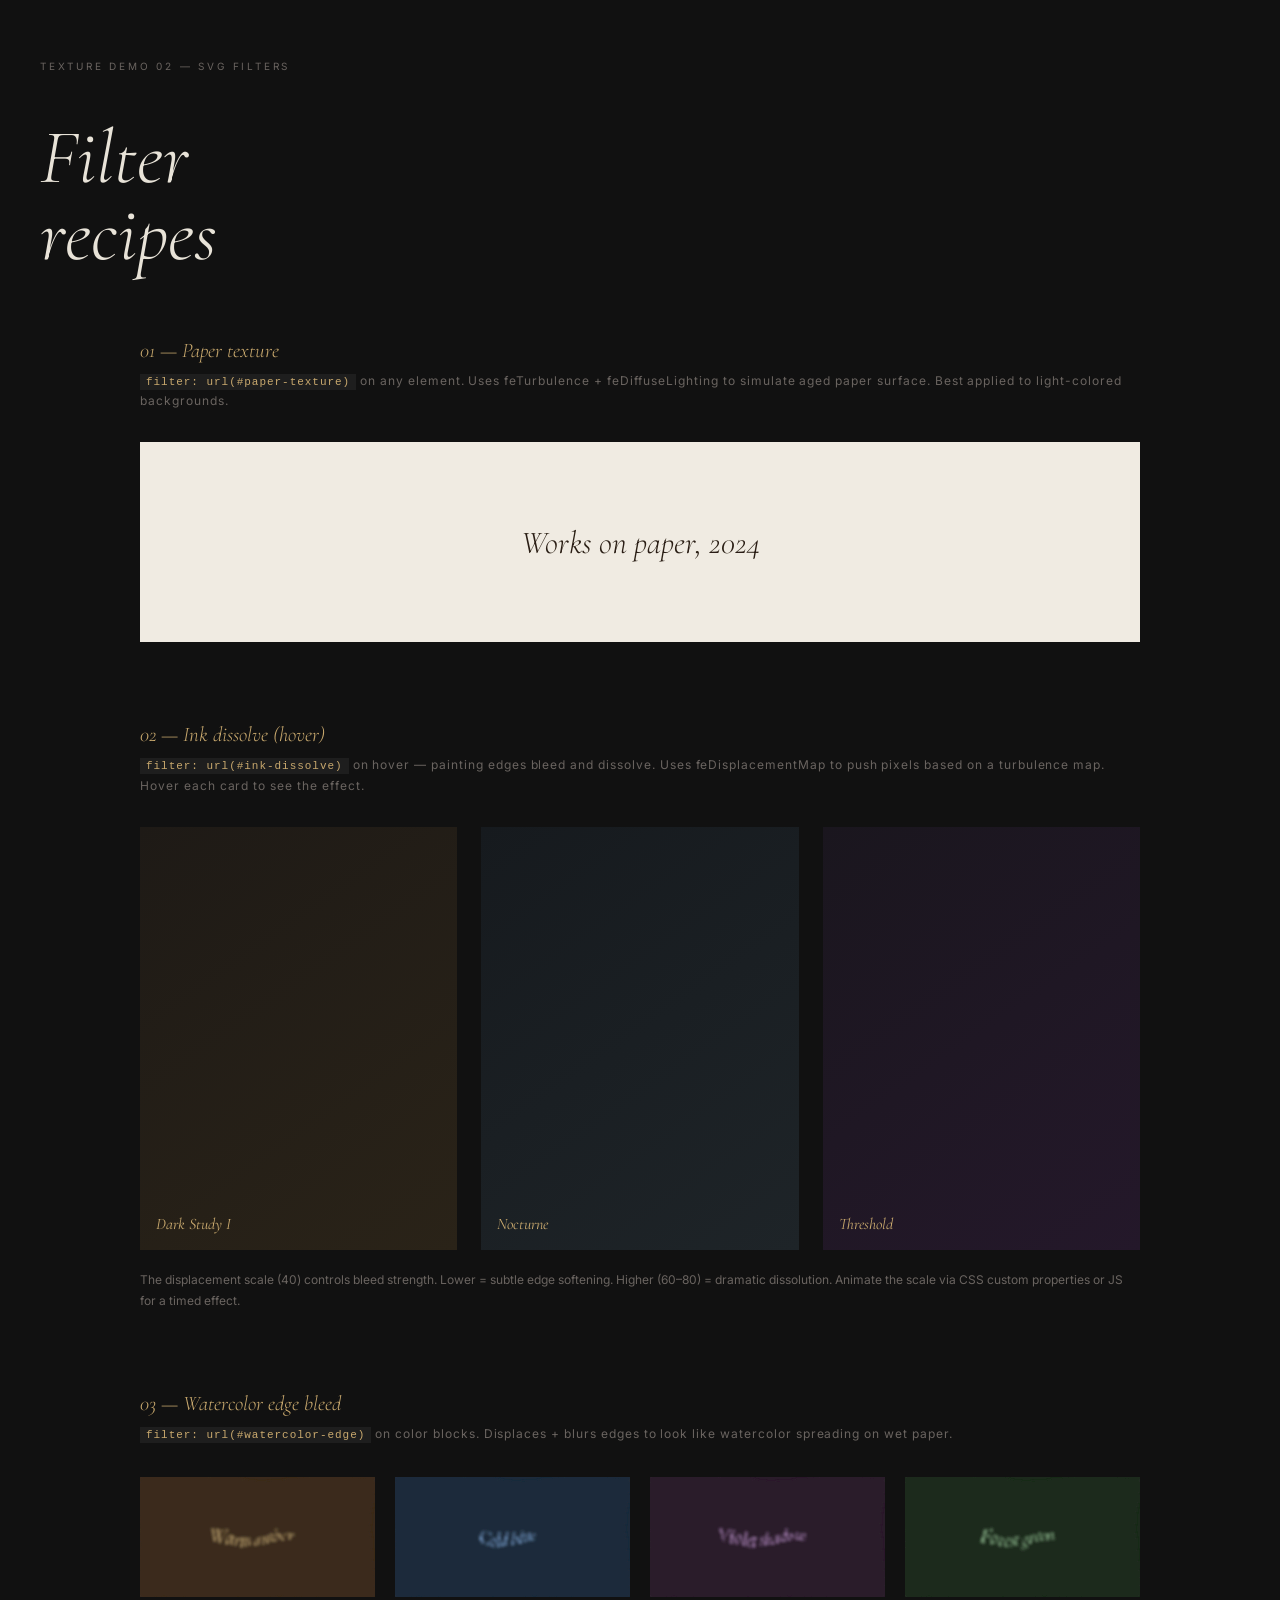
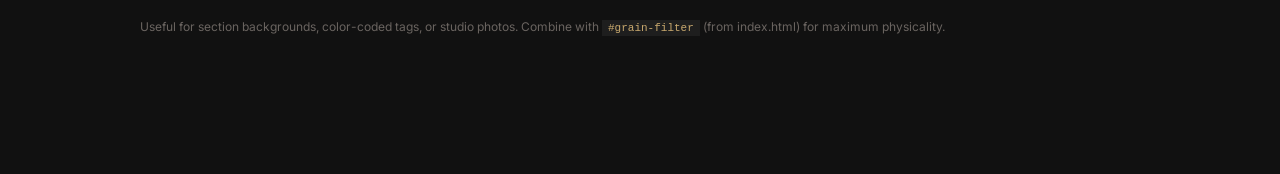
==== demos/texture-02-svg-filters.html @ aaff7acd "Add demos/: texture + typography technique sandbox 5 isolated demos, each a single HTML file:  Textu" ====
<!DOCTYPE html>
<html lang="en">
<head>
  <meta charset="UTF-8">
  <meta name="viewport" content="width=device-width, initial-scale=1.0">
  <title>Demo: SVG Filter Textures</title>
  <link rel="stylesheet" href="https://fonts.googleapis.com/css2?family=Cormorant:ital,wght@0,300;0,400;1,300;1,400&family=Inter:wght@300;400&display=swap">

  <!--
  ═══════════════════════════════════════════════════════════════
  DEMO: SVG Filter Effects — paper, ink displacement, watercolor
  ═══════════════════════════════════════════════════════════════
  No library. Pure SVG <filter> elements.
  Reference: https://tympanus.net/codrops/2019/02/19/svg-filter-effects-creating-texture-with-feturbulence/

  Three filter recipes, each applied with one CSS rule:
    filter: url(#paper-texture)
    filter: url(#ink-displacement)
    filter: url(#watercolor-edge)

  What they do:
    paper-texture  — feTurbulence + feDiffuseLighting → aged paper surface
    ink-dissolve   — feDisplacementMap on images → painting edges bleed on hover
    watercolor     — chained turbulence + feComposite → soft organic edges on color

  Use on your art site:
    - Apply paper-texture to the page background for physicality
    - Apply ink-dissolve to painting thumbnails on hover
    - Apply watercolor to colored section backgrounds
    - Combine with grain overlay for maximum atmosphere
  ═══════════════════════════════════════════════════════════════
  -->

  <style>
    * { box-sizing: border-box; margin: 0; padding: 0; }

    body {
      background: #111;
      color: #e8e3d8;
      font-family: 'Inter', sans-serif;
      padding: 60px 40px;
    }

    .demo-label {
      font-size: 10px;
      letter-spacing: 0.28em;
      text-transform: uppercase;
      color: #6a6460;
      margin-bottom: 48px;
    }

    h1 {
      font-family: 'Cormorant', serif;
      font-size: clamp(2.5rem, 6vw, 5rem);
      font-weight: 300;
      font-style: italic;
      margin-bottom: 64px;
      line-height: 1;
    }

    .section {
      max-width: 1000px;
      margin: 0 auto 80px;
    }

    .section-title {
      font-family: 'Cormorant', serif;
      font-size: 1.3rem;
      font-style: italic;
      font-weight: 300;
      color: #c9a96e;
      margin-bottom: 8px;
    }

    .section-desc {
      font-size: 12px;
      color: #6a6460;
      letter-spacing: 0.08em;
      margin-bottom: 32px;
      line-height: 1.6;
    }

    code {
      background: #1e1e1e;
      padding: 2px 6px;
      font-size: 11px;
      color: #c9a96e;
    }

    /* ── Recipe 1: Paper texture ──────────────────────────── */
    /* Apply to any element to get aged paper surface */
    .paper-demo {
      width: 100%;
      height: 200px;
      background: #f0ebe2; /* the texture looks best on a light base */
      filter: url(#paper-texture);
      display: flex;
      align-items: center;
      justify-content: center;
    }

    .paper-demo p {
      font-family: 'Cormorant', serif;
      font-size: 2rem;
      font-style: italic;
      font-weight: 300;
      color: #2a1f14;
    }

    /* ── Recipe 2: Ink dissolve on images ─────────────────── */
    .ink-grid {
      display: grid;
      grid-template-columns: repeat(3, 1fr);
      gap: 24px;
    }

    .ink-card {
      position: relative;
      aspect-ratio: 3/4;
      overflow: hidden;
      cursor: pointer;
    }

    .ink-card__inner {
      width: 100%;
      height: 100%;
      transition: filter 0.6s ease;
    }

    /* Base painting placeholder */
    .ink-card:nth-child(1) .ink-card__inner { background: linear-gradient(145deg, #1e1a16, #2a2318); }
    .ink-card:nth-child(2) .ink-card__inner { background: linear-gradient(145deg, #161a1e, #1e2428); }
    .ink-card:nth-child(3) .ink-card__inner { background: linear-gradient(145deg, #1a161e, #24182a); }

    /* On hover: apply the displacement filter — edges bleed and dissolve */
    .ink-card:hover .ink-card__inner {
      filter: url(#ink-dissolve);
    }

    .ink-card__label {
      position: absolute;
      bottom: 16px;
      left: 16px;
      font-family: 'Cormorant', serif;
      font-size: 1rem;
      font-style: italic;
      color: #c9a96e;
      pointer-events: none;
    }

    /* ── Recipe 3: Watercolor edges ───────────────────────── */
    .wc-blocks {
      display: flex;
      gap: 20px;
      flex-wrap: wrap;
    }

    .wc-block {
      flex: 1;
      min-width: 160px;
      height: 120px;
      display: flex;
      align-items: center;
      justify-content: center;
      font-family: 'Cormorant', serif;
      font-style: italic;
      font-weight: 300;
      font-size: 1.1rem;
    }

    /* Watercolor filter makes the edges organic and bleeding */
    .wc-block:nth-child(1) { background: #3a2a1a; filter: url(#watercolor-edge); color: #e8c88a; }
    .wc-block:nth-child(2) { background: #1a2a3a; filter: url(#watercolor-edge); color: #8ab4e8; }
    .wc-block:nth-child(3) { background: #2a1a2a; filter: url(#watercolor-edge); color: #d8a8e8; }
    .wc-block:nth-child(4) { background: #1a2a1a; filter: url(#watercolor-edge); color: #a8d8a8; }

    /* ── Page background with paper texture ────────────────── */
    /* Uncomment to apply paper texture to the full page background:
       body { filter: url(#paper-texture); }
       Note: this affects all child elements too — apply to a background div instead */

    .note {
      font-size: 12px;
      color: #6a6460;
      line-height: 1.7;
      margin-top: 20px;
    }
  </style>
</head>
<body>

  <!--
  ══════════════════════════════════════════════════
  SVG FILTER DEFINITIONS — place once per page,
  hidden, referenced by filter: url(#id) in CSS
  ══════════════════════════════════════════════════
  -->
  <svg width="0" height="0" style="position:absolute;" aria-hidden="true">
    <defs>

      <!--
      RECIPE 1: Paper texture
      feTurbulence generates fractal noise
      feDiffuseLighting interprets that noise as a surface with light hitting it
      Result: aged, slightly roughened paper surface
      Adjust: baseFrequency for grain size, lighting-color for paper warmth
      -->
      <filter id="paper-texture" x="0%" y="0%" width="100%" height="100%"
              color-interpolation-filters="linearRGB">
        <feTurbulence type="fractalNoise" baseFrequency="0.65" numOctaves="4"
                      stitchTiles="stitch" result="noise"/>
        <feDiffuseLighting in="noise" lighting-color="#f8f2e4" surfaceScale="2" result="light">
          <feDistantLight azimuth="45" elevation="60"/>
        </feDiffuseLighting>
        <feComposite in="SourceGraphic" in2="light" operator="multiply"/>
      </filter>

      <!--
      RECIPE 2: Ink dissolve / edge bleed
      feDisplacementMap uses a turbulence map to push pixels off-center
      Applied to images, it makes the edges dissolve like ink in water
      Adjust: scale for displacement strength (20–60 is useful range)
              baseFrequency for how fine or coarse the bleed is
      -->
      <filter id="ink-dissolve" x="-15%" y="-15%" width="130%" height="130%"
              color-interpolation-filters="linearRGB">
        <feTurbulence type="turbulence" baseFrequency="0.02" numOctaves="4"
                      seed="2" result="turbulence"/>
        <feDisplacementMap in="SourceGraphic" in2="turbulence"
                           scale="40" xChannelSelector="R" yChannelSelector="G"/>
      </filter>

      <!--
      RECIPE 3: Watercolor edge bleed
      Aggressive turbulence displacement creates soft, organic edges on color blocks
      The blur+composite stack clips the result back to alpha shape
      Adjust: stdDeviation for edge softness, scale for how much edges bleed
      -->
      <filter id="watercolor-edge" x="-20%" y="-20%" width="140%" height="140%"
              color-interpolation-filters="linearRGB">
        <feTurbulence type="fractalNoise" baseFrequency="0.012 0.008"
                      numOctaves="6" seed="5" result="noise"/>
        <feDisplacementMap in="SourceGraphic" in2="noise"
                           scale="22" xChannelSelector="R" yChannelSelector="B"
                           result="displaced"/>
        <feGaussianBlur in="displaced" stdDeviation="1.5" result="blurred"/>
        <feComposite in="blurred" in2="SourceGraphic" operator="atop"/>
      </filter>

      <!--
      BONUS: Worn photograph
      Combines grain + slight blur + color fade for an aged photo feel
      Good for testimonial photos or artist portrait images
      -->
      <filter id="worn-photo" x="0%" y="0%" width="100%" height="100%">
        <feTurbulence type="fractalNoise" baseFrequency="0.65" numOctaves="3"
                      stitchTiles="stitch" result="noise"/>
        <feColorMatrix type="saturate" values="0.3" in="noise" result="desatNoise"/>
        <feBlend in="SourceGraphic" in2="desatNoise" mode="multiply" result="grained"/>
        <feGaussianBlur in="grained" stdDeviation="0.4"/>
      </filter>

    </defs>
  </svg>

  <p class="demo-label">Texture Demo 02 — SVG Filters</p>
  <h1>Filter<br>recipes</h1>

  <!-- Recipe 1: Paper texture -->
  <div class="section">
    <p class="section-title">01 — Paper texture</p>
    <p class="section-desc">
      <code>filter: url(#paper-texture)</code> on any element.
      Uses feTurbulence + feDiffuseLighting to simulate aged paper surface.
      Best applied to light-colored backgrounds.
    </p>
    <div class="paper-demo">
      <p>Works on paper, 2024</p>
    </div>
  </div>

  <!-- Recipe 2: Ink dissolve -->
  <div class="section">
    <p class="section-title">02 — Ink dissolve (hover)</p>
    <p class="section-desc">
      <code>filter: url(#ink-dissolve)</code> on hover — painting edges bleed and dissolve.
      Uses feDisplacementMap to push pixels based on a turbulence map.
      Hover each card to see the effect.
    </p>
    <div class="ink-grid">
      <div class="ink-card">
        <div class="ink-card__inner"></div>
        <span class="ink-card__label">Dark Study I</span>
      </div>
      <div class="ink-card">
        <div class="ink-card__inner"></div>
        <span class="ink-card__label">Nocturne</span>
      </div>
      <div class="ink-card">
        <div class="ink-card__inner"></div>
        <span class="ink-card__label">Threshold</span>
      </div>
    </div>
    <p class="note">
      The displacement scale (40) controls bleed strength.
      Lower = subtle edge softening. Higher (60–80) = dramatic dissolution.
      Animate the scale via CSS custom properties or JS for a timed effect.
    </p>
  </div>

  <!-- Recipe 3: Watercolor edges -->
  <div class="section">
    <p class="section-title">03 — Watercolor edge bleed</p>
    <p class="section-desc">
      <code>filter: url(#watercolor-edge)</code> on color blocks.
      Displaces + blurs edges to look like watercolor spreading on wet paper.
    </p>
    <div class="wc-blocks">
      <div class="wc-block">Warm amber</div>
      <div class="wc-block">Cold blue</div>
      <div class="wc-block">Violet shadow</div>
      <div class="wc-block">Forest green</div>
    </div>
    <p class="note">
      Useful for section backgrounds, color-coded tags, or studio photos.
      Combine with <code>#grain-filter</code> (from index.html) for maximum physicality.
    </p>
  </div>

</body>
</html>
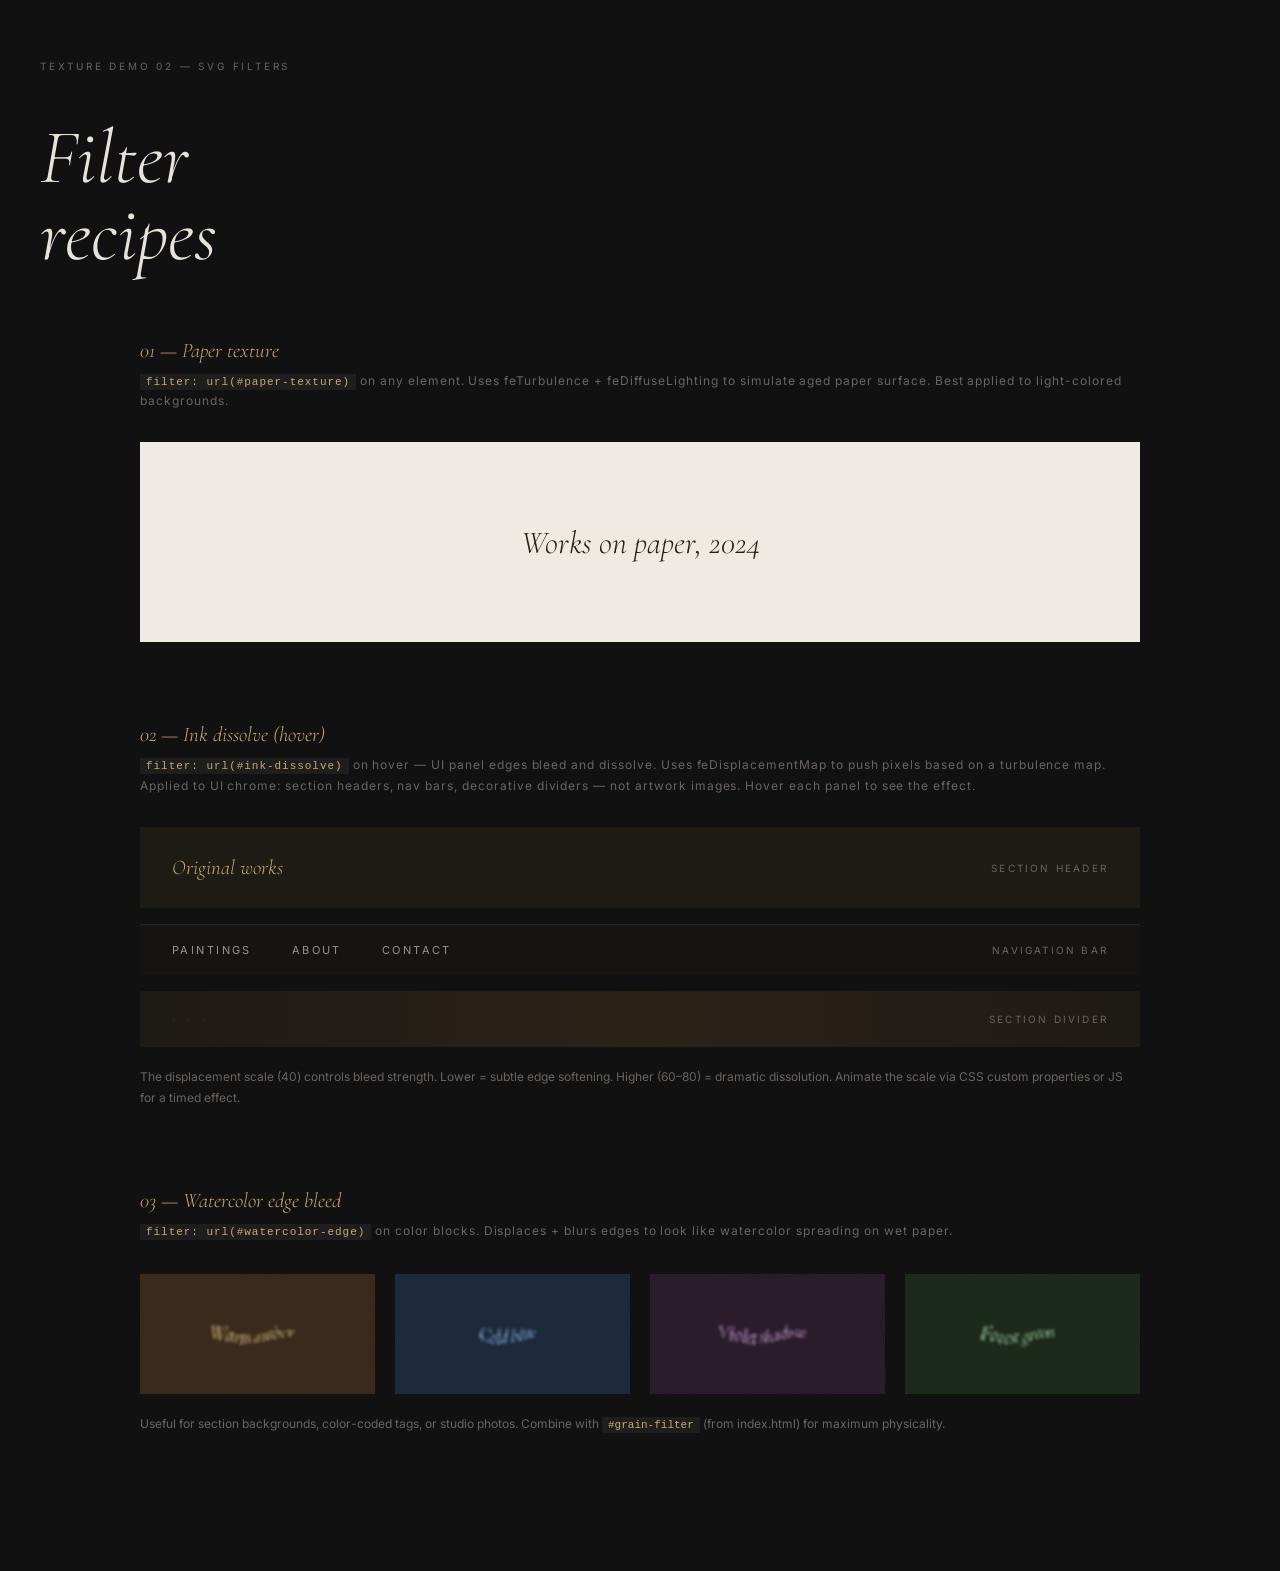
==== commit 6667b346: "Remove WebGL distortion from artwork images; effects on UI chrome only - gallery.html: remove curtai" ====
--- a/demos/texture-02-svg-filters.html
+++ b/demos/texture-02-svg-filters.html
@@ -20,13 +20,17 @@
 
   What they do:
     paper-texture  — feTurbulence + feDiffuseLighting → aged paper surface
-    ink-dissolve   — feDisplacementMap on images → painting edges bleed on hover
+    ink-dissolve   — feDisplacementMap → UI panel / section edges bleed on hover
     watercolor     — chained turbulence + feComposite → soft organic edges on color
+
+  DESIGN PRINCIPLE: These filters apply to UI chrome — backgrounds, section panels,
+  dividers, navigation bars, frames, decorative shapes. The artwork itself is complete
+  and presents itself without modification.
 
   Use on your art site:
     - Apply paper-texture to the page background for physicality
-    - Apply ink-dissolve to painting thumbnails on hover
-    - Apply watercolor to colored section backgrounds
+    - Apply ink-dissolve to section header panels or nav bars on hover
+    - Apply watercolor to colored section backgrounds or decorative borders
     - Combine with grain overlay for maximum atmosphere
   ═══════════════════════════════════════════════════════════════
   -->
@@ -107,45 +111,81 @@
       color: #2a1f14;
     }
 
-    /* ── Recipe 2: Ink dissolve on images ─────────────────── */
-    .ink-grid {
-      display: grid;
-      grid-template-columns: repeat(3, 1fr);
-      gap: 24px;
-    }
-
-    .ink-card {
+    /* ── Recipe 2: Ink dissolve on UI panels ─────────────────── */
+    /* Applied to section header backgrounds and nav bars — not artwork images */
+    .ink-panels {
+      display: flex;
+      flex-direction: column;
+      gap: 16px;
+    }
+
+    .ink-panel {
       position: relative;
-      aspect-ratio: 3/4;
       overflow: hidden;
       cursor: pointer;
-    }
-
-    .ink-card__inner {
-      width: 100%;
-      height: 100%;
       transition: filter 0.6s ease;
     }
 
-    /* Base painting placeholder */
-    .ink-card:nth-child(1) .ink-card__inner { background: linear-gradient(145deg, #1e1a16, #2a2318); }
-    .ink-card:nth-child(2) .ink-card__inner { background: linear-gradient(145deg, #161a1e, #1e2428); }
-    .ink-card:nth-child(3) .ink-card__inner { background: linear-gradient(145deg, #1a161e, #24182a); }
-
-    /* On hover: apply the displacement filter — edges bleed and dissolve */
-    .ink-card:hover .ink-card__inner {
+    /* Section header panel */
+    .ink-panel--section {
+      background: #1e1a14;
+      padding: 28px 32px;
+      display: flex;
+      align-items: center;
+      justify-content: space-between;
+    }
+
+    /* Navigation bar panel */
+    .ink-panel--nav {
+      background: #161412;
+      padding: 18px 32px;
+      display: flex;
+      gap: 40px;
+      align-items: center;
+      border-top: 1px solid #2a2520;
+    }
+
+    /* Decorative divider panel */
+    .ink-panel--divider {
+      background: linear-gradient(90deg, #1e1a14, #2a2318, #1e1a14);
+      height: 56px;
+      display: flex;
+      align-items: center;
+      padding: 0 32px;
+    }
+
+    /* On hover: apply the displacement filter — edges bleed */
+    .ink-panel:hover {
       filter: url(#ink-dissolve);
     }
 
-    .ink-card__label {
-      position: absolute;
-      bottom: 16px;
-      left: 16px;
-      font-family: 'Cormorant', serif;
-      font-size: 1rem;
-      font-style: italic;
+    .ink-panel__heading {
+      font-family: 'Cormorant', serif;
+      font-size: 1.3rem;
+      font-style: italic;
+      font-weight: 300;
       color: #c9a96e;
-      pointer-events: none;
+    }
+
+    .ink-panel__label {
+      font-size: 10px;
+      letter-spacing: 0.22em;
+      text-transform: uppercase;
+      color: #6a6460;
+    }
+
+    .ink-panel__nav-link {
+      font-size: 11px;
+      letter-spacing: 0.22em;
+      text-transform: uppercase;
+      color: #9a9088;
+    }
+
+    .ink-panel__divider-mark {
+      font-size: 11px;
+      letter-spacing: 0.4em;
+      text-transform: uppercase;
+      color: #3a3028;
     }
 
     /* ── Recipe 3: Watercolor edges ───────────────────────── */
@@ -283,22 +323,25 @@
   <div class="section">
     <p class="section-title">02 — Ink dissolve (hover)</p>
     <p class="section-desc">
-      <code>filter: url(#ink-dissolve)</code> on hover — painting edges bleed and dissolve.
+      <code>filter: url(#ink-dissolve)</code> on hover — UI panel edges bleed and dissolve.
       Uses feDisplacementMap to push pixels based on a turbulence map.
-      Hover each card to see the effect.
-    </p>
-    <div class="ink-grid">
-      <div class="ink-card">
-        <div class="ink-card__inner"></div>
-        <span class="ink-card__label">Dark Study I</span>
+      Applied to UI chrome: section headers, nav bars, decorative dividers — not artwork images.
+      Hover each panel to see the effect.
+    </p>
+    <div class="ink-panels">
+      <div class="ink-panel ink-panel--section">
+        <span class="ink-panel__heading">Original works</span>
+        <span class="ink-panel__label">Section header</span>
       </div>
-      <div class="ink-card">
-        <div class="ink-card__inner"></div>
-        <span class="ink-card__label">Nocturne</span>
+      <div class="ink-panel ink-panel--nav">
+        <span class="ink-panel__nav-link">Paintings</span>
+        <span class="ink-panel__nav-link">About</span>
+        <span class="ink-panel__nav-link">Contact</span>
+        <span class="ink-panel__label" style="margin-left:auto;">Navigation bar</span>
       </div>
-      <div class="ink-card">
-        <div class="ink-card__inner"></div>
-        <span class="ink-card__label">Threshold</span>
+      <div class="ink-panel ink-panel--divider">
+        <span class="ink-panel__divider-mark">· · ·</span>
+        <span class="ink-panel__label" style="margin-left:auto;">Section divider</span>
       </div>
     </div>
     <p class="note">
